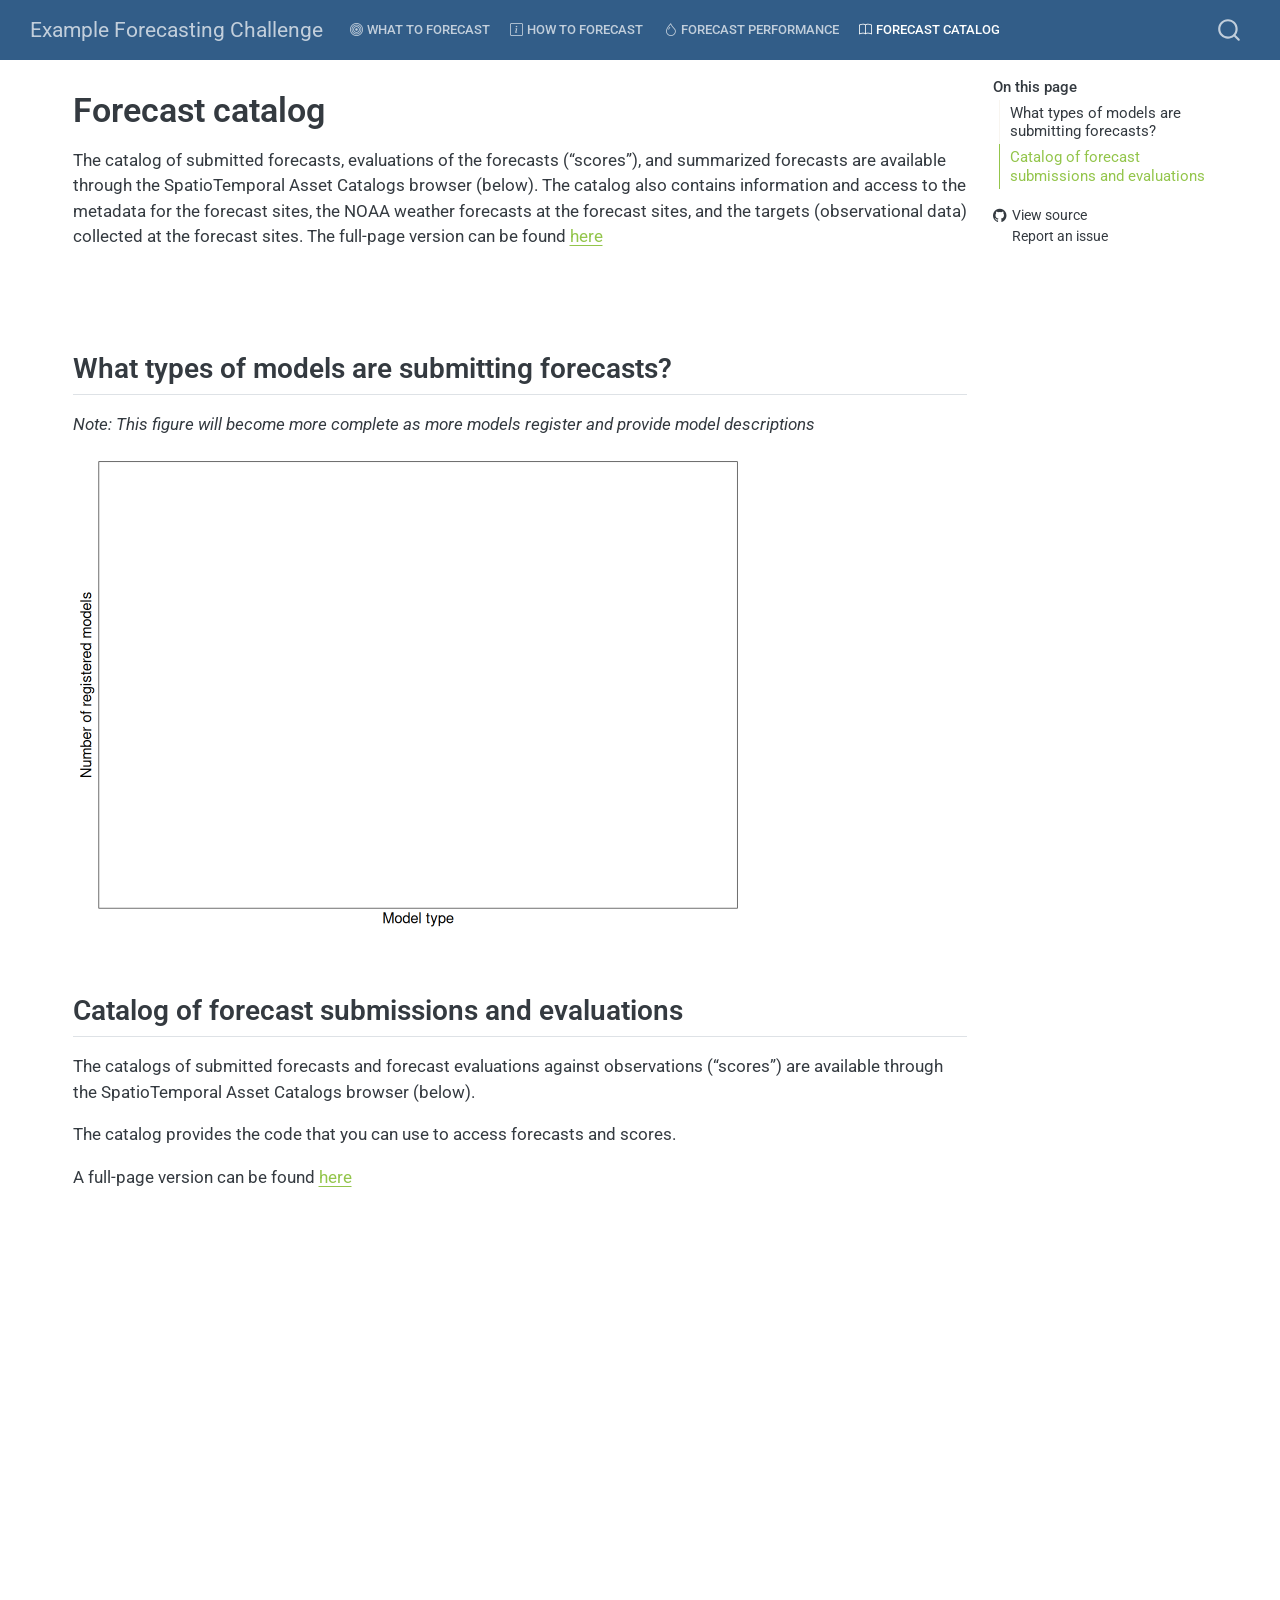
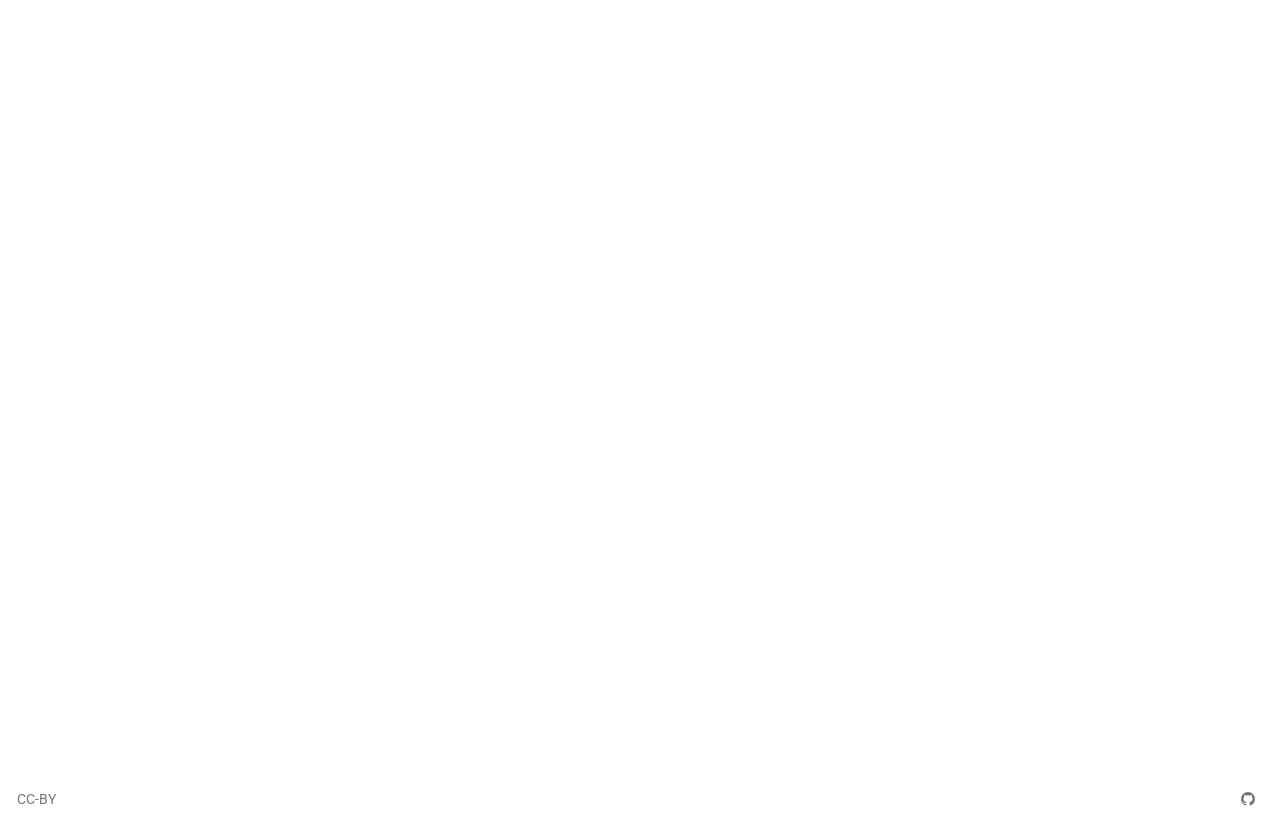
==== catalog.html @ 9c1fbd9d "update pages" ====
<!DOCTYPE html>
<html xmlns="http://www.w3.org/1999/xhtml" lang="en" xml:lang="en"><head>

<meta charset="utf-8">
<meta name="generator" content="quarto-1.10.19">

<meta name="viewport" content="width=device-width, initial-scale=1.0, user-scalable=yes">


<title>Forecast catalog – Example Forecasting Challenge</title>
<style>
/* Default styles provided by pandoc.
** See https://pandoc.org/MANUAL.html#variables-for-html for config info.
*/
span.smallcaps{font-variant: small-caps;}
div.columns{display: flex; gap: 1.5em;}
div.column{flex: auto;}
@media screen {
div.columns{gap: min(4vw, 1.5em);}
div.column{overflow-x: auto;}
}
div.hanging-indent{margin-left: 1.5em; text-indent: -1.5em;}
ul.task-list{list-style: none;}
ul.task-list li input[type="checkbox"] {
  width: 0.8em;
  margin: 0 0.8em 0.2em -1em; /* quarto-specific, see https://github.com/quarto-dev/quarto-cli/issues/4556 */ 
  vertical-align: middle;
}
</style>


<script src="site_libs/quarto-nav/quarto-nav.js"></script>
<script src="site_libs/quarto-nav/headroom.min.js"></script>
<script src="site_libs/clipboard/clipboard.min.js"></script>
<script src="site_libs/quarto-search/autocomplete.umd.js"></script>
<script src="site_libs/quarto-search/fuse.min.js"></script>
<script src="site_libs/quarto-search/quarto-search.js"></script>
<meta name="quarto:offset" content="./">
<script src="site_libs/quarto-html/quarto.js" type="module"></script>
<script src="site_libs/quarto-html/tabsets/tabsets.js" type="module"></script>
<script src="site_libs/quarto-html/popper.min.js"></script>
<script src="site_libs/quarto-html/tippy.umd.min.js"></script>
<script src="site_libs/quarto-html/anchor.min.js"></script>
<link href="site_libs/quarto-html/tippy.css" rel="stylesheet">
<link href="site_libs/quarto-html/quarto-syntax-highlighting-bf27225e3a48a9273f3daa8f8e829971.css" rel="stylesheet" id="quarto-text-highlighting-styles">
<script src="site_libs/bootstrap/bootstrap.min.js"></script>
<link href="site_libs/bootstrap/bootstrap-icons.css" rel="stylesheet">
<link href="site_libs/bootstrap/bootstrap-47fb48d67031e651012d44fee83e0b19.min.css" rel="stylesheet" append-hash="true" id="quarto-bootstrap" data-mode="light">
<script id="quarto-search-options" type="application/json">{
  "location": "navbar",
  "copy-button": false,
  "collapse-after": 3,
  "panel-placement": "end",
  "type": "overlay",
  "limit": 50,
  "keyboard-shortcut": [
    "f",
    "/",
    "s"
  ],
  "show-item-context": false,
  "language": {
    "search-no-results-text": "No results",
    "search-matching-documents-text": "matching documents",
    "search-copy-link-title": "Copy link to search",
    "search-hide-matches-text": "Hide additional matches",
    "search-more-match-text": "more match in this document",
    "search-more-matches-text": "more matches in this document",
    "search-clear-button-title": "Clear",
    "search-text-placeholder": "",
    "search-detached-cancel-button-title": "Cancel",
    "search-submit-button-title": "Submit",
    "search-label": "Search"
  }
}</script>


<link rel="stylesheet" href="styles.css">
</head>

<body class="nav-fixed quarto-light">

<div id="quarto-search-results"></div>
  <header id="quarto-header" class="headroom fixed-top">
    <nav class="navbar navbar-expand-lg " data-bs-theme="dark">
      <div class="navbar-container container-fluid">
      <div class="navbar-brand-container mx-auto">
    <a class="navbar-brand" href="./index.html">
    <span class="navbar-title">Example Forecasting Challenge</span>
    </a>
  </div>
            <div id="quarto-search" class="" title="Search"></div>
          <button class="navbar-toggler" type="button" data-bs-toggle="collapse" data-bs-target="#navbarCollapse" aria-controls="navbarCollapse" role="menu" aria-expanded="false" aria-label="Toggle navigation" onclick="if (window.quartoToggleHeadroom) { window.quartoToggleHeadroom(); }">
  <span class="navbar-toggler-icon"></span>
</button>
          <div class="collapse navbar-collapse" id="navbarCollapse">
            <ul class="navbar-nav navbar-nav-scroll me-auto">
  <li class="nav-item">
    <a class="nav-link" href="./targets.html"> <i class="bi bi-bullseye" role="img">
</i> 
<span class="menu-text">What to forecast</span></a>
  </li>  
  <li class="nav-item">
    <a class="nav-link" href="./instructions.html"> <i class="bi bi-info-square" role="img">
</i> 
<span class="menu-text">How to forecast</span></a>
  </li>  
  <li class="nav-item">
    <a class="nav-link" href="./performance.html"> <i class="bi bi-droplet" role="img">
</i> 
<span class="menu-text">Forecast performance</span></a>
  </li>  
  <li class="nav-item">
    <a class="nav-link active" href="./catalog.html" aria-current="page"> <i class="bi bi-book" role="img">
</i> 
<span class="menu-text">Forecast catalog</span></a>
  </li>  
</ul>
          </div> <!-- /navcollapse -->
            <div class="quarto-navbar-tools">
</div>
      </div> <!-- /container-fluid -->
    </nav>
</header>
<!-- content -->
<div id="quarto-content" class="quarto-container page-columns page-rows-contents page-layout-full page-navbar">
<!-- sidebar -->
<!-- margin-sidebar -->
    <div id="quarto-margin-sidebar" class="sidebar margin-sidebar">
        <nav id="TOC" role="doc-toc" class="toc-active">
    <h2 id="toc-title">On this page</h2>
   
  <ul>
  <li><a href="#what-types-of-models-are-submitting-forecasts" id="toc-what-types-of-models-are-submitting-forecasts" class="nav-link active" data-scroll-target="#what-types-of-models-are-submitting-forecasts">What types of models are submitting forecasts?</a></li>
  <li><a href="#sec-spatiotemporal-asset-catalog" id="toc-sec-spatiotemporal-asset-catalog" class="nav-link" data-scroll-target="#sec-spatiotemporal-asset-catalog">Catalog of forecast submissions and evaluations</a></li>
  </ul>
<div class="toc-actions"><ul><li><a href="https://github.com/rqthomas/challenge-template/blob/main/catalog.qmd" class="toc-action"><i class="bi bi-github"></i>View source</a></li><li><a href="https://github.com/rqthomas/challenge-template/issues/new" class="toc-action"><i class="bi empty"></i>Report an issue</a></li></ul></div></nav>
    </div>
<!-- main -->
<main class="content column-page-left" id="quarto-document-content">

<header id="title-block-header" class="quarto-title-block default">
<div class="quarto-title">
<h1 class="title">Forecast catalog</h1>
</div>



<div class="quarto-title-meta column-page-left">

    
  
    
  </div>
  


</header>


<p>The catalog of submitted forecasts, evaluations of the forecasts (“scores”), and summarized forecasts are available through the SpatioTemporal Asset Catalogs browser (below). The catalog also contains information and access to the metadata for the forecast sites, the NOAA weather forecasts at the forecast sites, and the targets (observational data) collected at the forecast sites. The full-page version can be found <a href="https://radiantearth.github.io/stac-browser/#/external/raw.githubusercontent.com/rqthomas/challenge-template-catalog/main/catalog.json">here</a></p>
<p><br> <br></p>
<section id="what-types-of-models-are-submitting-forecasts" class="level2">
<h2 class="anchored" data-anchor-id="what-types-of-models-are-submitting-forecasts">What types of models are submitting forecasts?</h2>
<p><em>Note: This figure will become more complete as more models register and provide model descriptions</em></p>
<div class="cell">
<div class="cell-output-display">
<div>
<figure class="figure">
<p><img src="catalog_files/figure-html/unnamed-chunk-1-1.png" class="img-fluid figure-img" width="672"></p>
</figure>
</div>
</div>
</div>
</section>
<section id="sec-spatiotemporal-asset-catalog" class="level2">
<h2 class="anchored" data-anchor-id="sec-spatiotemporal-asset-catalog">Catalog of forecast submissions and evaluations</h2>
<p>The catalogs of submitted forecasts and forecast evaluations against observations (“scores”) are available through the SpatioTemporal Asset Catalogs browser (below).&nbsp;</p>
<p>The catalog provides the code that you can use to access forecasts and scores.&nbsp;</p>
<p>A full-page version can be found <a href="https://radiantearth.github.io/stac-browser/#/external/raw.githubusercontent.com/rqthomas/challenge-template-catalog/main/catalog.json">here</a><br>
</p>
<p><br> <br></p>
<div class="cell">
<div class="cell-output-display">
<iframe width="910" height="1000" src="https://radiantearth.github.io/stac-browser/#/external/raw.githubusercontent.com/rqthomas/challenge-template-catalog/main/catalog.json" title="Catalog browser"></iframe>
</div>
</div>


</section>

</main> <!-- /main -->
<script id="quarto-html-after-body" type="application/javascript">
  window.document.addEventListener("DOMContentLoaded", function (event) {
    const icon = "";
    const anchorJS = new window.AnchorJS();
    anchorJS.options = {
      placement: 'right',
      icon: icon
    };
    anchorJS.add('.anchored');
    const isCodeAnnotation = (el) => {
      for (const clz of el.classList) {
        if (clz.startsWith('code-annotation-')) {                     
          return true;
        }
      }
      return false;
    }
    const onCopySuccess = function(e) {
      // button target
      const button = e.trigger;
      // don't keep focus
      button.blur();
      // flash "checked"
      button.classList.add('code-copy-button-checked');
      var currentTitle = button.getAttribute("title");
      button.setAttribute("title", "Copied!");
      let tooltip;
      if (window.bootstrap) {
        button.setAttribute("data-bs-toggle", "tooltip");
        button.setAttribute("data-bs-placement", "left");
        button.setAttribute("data-bs-title", "Copied!");
        tooltip = new bootstrap.Tooltip(button, 
          { trigger: "manual", 
            customClass: "code-copy-button-tooltip",
            offset: [0, -8]});
        tooltip.show();    
      }
      setTimeout(function() {
        if (tooltip) {
          tooltip.hide();
          button.removeAttribute("data-bs-title");
          button.removeAttribute("data-bs-toggle");
          button.removeAttribute("data-bs-placement");
        }
        button.setAttribute("title", currentTitle);
        button.classList.remove('code-copy-button-checked');
      }, 1000);
      // clear code selection
      e.clearSelection();
    }
    const getTextToCopy = function(trigger) {
      const outerScaffold = trigger.parentElement.cloneNode(true);
      const codeEl = outerScaffold.querySelector('code');
      for (const childEl of codeEl.children) {
        if (isCodeAnnotation(childEl)) {
          childEl.remove();
        }
      }
      return codeEl.innerText;
    }
    const clipboard = new window.ClipboardJS('.code-copy-button:not([data-in-quarto-modal])', {
      text: getTextToCopy
    });
    clipboard.on('success', onCopySuccess);
    if (window.document.getElementById('quarto-embedded-source-code-modal')) {
      const clipboardModal = new window.ClipboardJS('.code-copy-button[data-in-quarto-modal]', {
        text: getTextToCopy,
        container: window.document.getElementById('quarto-embedded-source-code-modal')
      });
      clipboardModal.on('success', onCopySuccess);
    }
      var localhostRegex = new RegExp(/^(?:http|https):\/\/localhost\:?[0-9]*\//);
      var mailtoRegex = new RegExp(/^mailto:/);
        var filterRegex = new RegExp("https:\/\/rqthomas\.github\.io\/challenge-template\/");
      var isInternal = (href) => {
          return filterRegex.test(href) || localhostRegex.test(href) || mailtoRegex.test(href);
      }
      // Inspect non-navigation links and adorn them if external
     var links = window.document.querySelectorAll('a[href]:not(.nav-link):not(.navbar-brand):not(.toc-action):not(.sidebar-link):not(.sidebar-item-toggle):not(.pagination-link):not(.no-external):not([aria-hidden]):not(.dropdown-item):not(.quarto-navigation-tool):not(.about-link)');
      for (var i=0; i<links.length; i++) {
        const link = links[i];
        if (!isInternal(link.href)) {
          // undo the damage that might have been done by quarto-nav.js in the case of
          // links that we want to consider external
          if (link.dataset.originalHref !== undefined) {
            link.href = link.dataset.originalHref;
          }
        }
      }
    function tippyHover(el, contentFn, onTriggerFn, onUntriggerFn) {
      const config = {
        allowHTML: true,
        maxWidth: 500,
        delay: 100,
        arrow: false,
        appendTo: function(el) {
            return el.parentElement;
        },
        interactive: true,
        interactiveBorder: 10,
        theme: 'quarto',
        placement: 'bottom-start',
      };
      if (contentFn) {
        config.content = contentFn;
      }
      if (onTriggerFn) {
        config.onTrigger = onTriggerFn;
      }
      if (onUntriggerFn) {
        config.onUntrigger = onUntriggerFn;
      }
      window.tippy(el, config); 
    }
    const noterefs = window.document.querySelectorAll('a[role="doc-noteref"]');
    for (var i=0; i<noterefs.length; i++) {
      const ref = noterefs[i];
      tippyHover(ref, function() {
        // use id or data attribute instead here
        let href = ref.getAttribute('data-footnote-href') || ref.getAttribute('href');
        try { href = new URL(href).hash; } catch {}
        const id = href.replace(/^#\/?/, "");
        const note = window.document.getElementById(id);
        if (note) {
          return note.innerHTML;
        } else {
          return "";
        }
      });
    }
    const xrefs = window.document.querySelectorAll('a.quarto-xref');
    const processXRef = (id, note) => {
      // Strip column container classes
      const stripColumnClz = (el) => {
        el.classList.remove("page-full", "page-columns");
        if (el.children) {
          for (const child of el.children) {
            stripColumnClz(child);
          }
        }
      }
      stripColumnClz(note)
      if (id === null || id.startsWith('sec-')) {
        // Special case sections, only their first couple elements
        const container = document.createElement("div");
        if (note.children && note.children.length > 2) {
          container.appendChild(note.children[0].cloneNode(true));
          for (let i = 1; i < note.children.length; i++) {
            const child = note.children[i];
            if (child.tagName === "P" && child.innerText === "") {
              continue;
            } else {
              container.appendChild(child.cloneNode(true));
              break;
            }
          }
          if (window.Quarto?.typesetMath) {
            window.Quarto.typesetMath(container);
          }
          return container.innerHTML
        } else {
          if (window.Quarto?.typesetMath) {
            window.Quarto.typesetMath(note);
          }
          return note.innerHTML;
        }
      } else {
        // Remove any anchor links if they are present
        const anchorLink = note.querySelector('a.anchorjs-link');
        if (anchorLink) {
          anchorLink.remove();
        }
        if (window.Quarto?.typesetMath) {
          window.Quarto.typesetMath(note);
        }
        if (note.classList.contains("callout")) {
          return note.outerHTML;
        } else {
          return note.innerHTML;
        }
      }
    }
    for (var i=0; i<xrefs.length; i++) {
      const xref = xrefs[i];
      tippyHover(xref, undefined, function(instance) {
        instance.disable();
        let url = xref.getAttribute('href');
        let hash = undefined; 
        if (url.startsWith('#')) {
          hash = url;
        } else {
          try { hash = new URL(url).hash; } catch {}
        }
        if (hash) {
          const id = hash.replace(/^#\/?/, "");
          const note = window.document.getElementById(id);
          if (note !== null) {
            try {
              const html = processXRef(id, note.cloneNode(true));
              instance.setContent(html);
            } finally {
              instance.enable();
              instance.show();
            }
          } else {
            // See if we can fetch this
            fetch(url.split('#')[0])
            .then(res => res.text())
            .then(html => {
              const parser = new DOMParser();
              const htmlDoc = parser.parseFromString(html, "text/html");
              const note = htmlDoc.getElementById(id);
              if (note !== null) {
                const html = processXRef(id, note);
                instance.setContent(html);
              } 
            }).finally(() => {
              instance.enable();
              instance.show();
            });
          }
        } else {
          // See if we can fetch a full url (with no hash to target)
          // This is a special case and we should probably do some content thinning / targeting
          fetch(url)
          .then(res => res.text())
          .then(html => {
            const parser = new DOMParser();
            const htmlDoc = parser.parseFromString(html, "text/html");
            const note = htmlDoc.querySelector('main.content');
            if (note !== null) {
              // This should only happen for chapter cross references
              // (since there is no id in the URL)
              // remove the first header
              if (note.children.length > 0 && note.children[0].tagName === "HEADER") {
                note.children[0].remove();
              }
              const html = processXRef(null, note);
              instance.setContent(html);
            } 
          }).finally(() => {
            instance.enable();
            instance.show();
          });
        }
      }, function(instance) {
      });
    }
        let selectedAnnoteEl;
        const selectorForAnnotation = ( cell, annotation) => {
          let cellAttr = 'data-code-cell="' + cell + '"';
          let lineAttr = 'data-code-annotation="' +  annotation + '"';
          const selector = 'span[' + cellAttr + '][' + lineAttr + ']';
          return selector;
        }
        const selectCodeLines = (annoteEl) => {
          const doc = window.document;
          const targetCell = annoteEl.getAttribute("data-target-cell");
          const targetAnnotation = annoteEl.getAttribute("data-target-annotation");
          const annoteSpan = window.document.querySelector(selectorForAnnotation(targetCell, targetAnnotation));
          const lines = annoteSpan.getAttribute("data-code-lines").split(",");
          const lineIds = lines.map((line) => {
            return targetCell + "-" + line;
          })
          let top = null;
          let height = null;
          let parent = null;
          if (lineIds.length > 0) {
              //compute the position of the single el (top and bottom and make a div)
              const el = window.document.getElementById(lineIds[0]);
              top = el.offsetTop;
              height = el.offsetHeight;
              parent = el.parentElement.parentElement;
            if (lineIds.length > 1) {
              const lastEl = window.document.getElementById(lineIds[lineIds.length - 1]);
              const bottom = lastEl.offsetTop + lastEl.offsetHeight;
              height = bottom - top;
            }
            if (top !== null && height !== null && parent !== null) {
              // cook up a div (if necessary) and position it 
              let div = window.document.getElementById("code-annotation-line-highlight");
              if (div === null) {
                div = window.document.createElement("div");
                div.setAttribute("id", "code-annotation-line-highlight");
                div.style.position = 'absolute';
                parent.appendChild(div);
              }
              div.style.top = top - 2 + "px";
              div.style.height = height + 4 + "px";
              div.style.left = 0;
              let gutterDiv = window.document.getElementById("code-annotation-line-highlight-gutter");
              if (gutterDiv === null) {
                gutterDiv = window.document.createElement("div");
                gutterDiv.setAttribute("id", "code-annotation-line-highlight-gutter");
                gutterDiv.style.position = 'absolute';
                const codeCell = window.document.getElementById(targetCell);
                const gutter = codeCell.querySelector('.code-annotation-gutter');
                gutter.appendChild(gutterDiv);
              }
              gutterDiv.style.top = top - 2 + "px";
              gutterDiv.style.height = height + 4 + "px";
            }
            selectedAnnoteEl = annoteEl;
          }
        };
        const unselectCodeLines = () => {
          const elementsIds = ["code-annotation-line-highlight", "code-annotation-line-highlight-gutter"];
          elementsIds.forEach((elId) => {
            const div = window.document.getElementById(elId);
            if (div) {
              div.remove();
            }
          });
          selectedAnnoteEl = undefined;
        };
          // Handle positioning of the toggle
      window.addEventListener(
        "resize",
        throttle(() => {
          elRect = undefined;
          if (selectedAnnoteEl) {
            selectCodeLines(selectedAnnoteEl);
          }
        }, 10)
      );
      function throttle(fn, ms) {
      let throttle = false;
      let timer;
        return (...args) => {
          if(!throttle) { // first call gets through
              fn.apply(this, args);
              throttle = true;
          } else { // all the others get throttled
              if(timer) clearTimeout(timer); // cancel #2
              timer = setTimeout(() => {
                fn.apply(this, args);
                timer = throttle = false;
              }, ms);
          }
        };
      }
        // Attach click handler to the DT
        const annoteDls = window.document.querySelectorAll('dt[data-target-cell]');
        for (const annoteDlNode of annoteDls) {
          annoteDlNode.addEventListener('click', (event) => {
            const clickedEl = event.target;
            if (clickedEl !== selectedAnnoteEl) {
              unselectCodeLines();
              const activeEl = window.document.querySelector('dt[data-target-cell].code-annotation-active');
              if (activeEl) {
                activeEl.classList.remove('code-annotation-active');
              }
              selectCodeLines(clickedEl);
              clickedEl.classList.add('code-annotation-active');
            } else {
              // Unselect the line
              unselectCodeLines();
              clickedEl.classList.remove('code-annotation-active');
            }
          });
        }
    const findCites = (el) => {
      const parentEl = el.parentElement;
      if (parentEl) {
        const cites = parentEl.dataset.cites;
        if (cites) {
          return {
            el,
            cites: cites.split(' ')
          };
        } else {
          return findCites(el.parentElement)
        }
      } else {
        return undefined;
      }
    };
    var bibliorefs = window.document.querySelectorAll('a[role="doc-biblioref"]');
    for (var i=0; i<bibliorefs.length; i++) {
      const ref = bibliorefs[i];
      const citeInfo = findCites(ref);
      if (citeInfo) {
        tippyHover(citeInfo.el, function() {
          var popup = window.document.createElement('div');
          citeInfo.cites.forEach(function(cite) {
            var citeDiv = window.document.createElement('div');
            citeDiv.classList.add('hanging-indent');
            citeDiv.classList.add('csl-entry');
            var biblioDiv = window.document.getElementById('ref-' + cite);
            if (biblioDiv) {
              citeDiv.innerHTML = biblioDiv.innerHTML;
            }
            popup.appendChild(citeDiv);
          });
          return popup.innerHTML;
        });
      }
    }
  });
  </script>
</div> <!-- /content -->
<footer class="footer">
  <div class="nav-footer">
    <div class="nav-footer-left">
<p>CC-BY</p>
</div>   
    <div class="nav-footer-center">
      &nbsp;
    <div class="toc-actions d-sm-block d-md-none"><ul><li><a href="https://github.com/rqthomas/challenge-template/blob/main/catalog.qmd" class="toc-action"><i class="bi bi-github"></i>View source</a></li><li><a href="https://github.com/rqthomas/challenge-template/issues/new" class="toc-action"><i class="bi empty"></i>Report an issue</a></li></ul></div></div>
    <div class="nav-footer-right">
      <ul class="footer-items list-unstyled">
    <li class="nav-item compact">
    <a class="nav-link" href="https://github.com/rqthomas/challenge-template">
      <i class="bi bi-github" role="img">
</i> 
    </a>
  </li>  
</ul>
    </div>
  </div>
</footer>




</body></html>
---- site_libs/quarto-html/tippy.css ----
.tippy-box[data-animation=fade][data-state=hidden]{opacity:0}[data-tippy-root]{max-width:calc(100vw - 10px)}.tippy-box{position:relative;background-color:#333;color:#fff;border-radius:4px;font-size:14px;line-height:1.4;white-space:normal;outline:0;transition-property:transform,visibility,opacity}.tippy-box[data-placement^=top]>.tippy-arrow{bottom:0}.tippy-box[data-placement^=top]>.tippy-arrow:before{bottom:-7px;left:0;border-width:8px 8px 0;border-top-color:initial;transform-origin:center top}.tippy-box[data-placement^=bottom]>.tippy-arrow{top:0}.tippy-box[data-placement^=bottom]>.tippy-arrow:before{top:-7px;left:0;border-width:0 8px 8px;border-bottom-color:initial;transform-origin:center bottom}.tippy-box[data-placement^=left]>.tippy-arrow{right:0}.tippy-box[data-placement^=left]>.tippy-arrow:before{border-width:8px 0 8px 8px;border-left-color:initial;right:-7px;transform-origin:center left}.tippy-box[data-placement^=right]>.tippy-arrow{left:0}.tippy-box[data-placement^=right]>.tippy-arrow:before{left:-7px;border-width:8px 8px 8px 0;border-right-color:initial;transform-origin:center right}.tippy-box[data-inertia][data-state=visible]{transition-timing-function:cubic-bezier(.54,1.5,.38,1.11)}.tippy-arrow{width:16px;height:16px;color:#333}.tippy-arrow:before{content:"";position:absolute;border-color:transparent;border-style:solid}.tippy-content{position:relative;padding:5px 9px;z-index:1}
---- site_libs/quarto-html/quarto-syntax-highlighting-bf27225e3a48a9273f3daa8f8e829971.css ----
/* quarto syntax highlight colors */
:root {
  --quarto-hl-ot-color: #003B4F;
  --quarto-hl-at-color: #657422;
  --quarto-hl-ss-color: #20794D;
  --quarto-hl-an-color: #5E5E5E;
  --quarto-hl-fu-color: #4758AB;
  --quarto-hl-st-color: #20794D;
  --quarto-hl-cf-color: #003B4F;
  --quarto-hl-op-color: #5E5E5E;
  --quarto-hl-er-color: #AD0000;
  --quarto-hl-bn-color: #AD0000;
  --quarto-hl-al-color: #AD0000;
  --quarto-hl-va-color: #111111;
  --quarto-hl-bu-color: inherit;
  --quarto-hl-ex-color: inherit;
  --quarto-hl-pp-color: #AD0000;
  --quarto-hl-in-color: #5E5E5E;
  --quarto-hl-vs-color: #20794D;
  --quarto-hl-wa-color: #5E5E5E;
  --quarto-hl-do-color: #5E5E5E;
  --quarto-hl-im-color: #00769E;
  --quarto-hl-ch-color: #20794D;
  --quarto-hl-dt-color: #AD0000;
  --quarto-hl-fl-color: #AD0000;
  --quarto-hl-co-color: #5E5E5E;
  --quarto-hl-cv-color: #5E5E5E;
  --quarto-hl-cn-color: #8f5902;
  --quarto-hl-sc-color: #5E5E5E;
  --quarto-hl-dv-color: #AD0000;
  --quarto-hl-kw-color: #003B4F;
}

/* other quarto variables */
:root {
  --quarto-font-monospace: SFMono-Regular, Menlo, Monaco, Consolas, "Liberation Mono", "Courier New", monospace;
}

/* syntax highlight based on Pandoc's rules */
pre > code.sourceCode > span {
  color: #003B4F;
}

code.sourceCode > span {
  color: #003B4F;
}

div.sourceCode,
div.sourceCode pre.sourceCode {
  color: #003B4F;
}

/* Normal */
code span {
  color: #003B4F;
}

/* Alert */
code span.al {
  color: #AD0000;
  font-style: inherit;
}

/* Annotation */
code span.an {
  color: #5E5E5E;
  font-style: inherit;
}

/* Attribute */
code span.at {
  color: #657422;
  font-style: inherit;
}

/* BaseN */
code span.bn {
  color: #AD0000;
  font-style: inherit;
}

/* BuiltIn */
code span.bu {
  font-style: inherit;
}

/* ControlFlow */
code span.cf {
  color: #003B4F;
  font-weight: bold;
  font-style: inherit;
}

/* Char */
code span.ch {
  color: #20794D;
  font-style: inherit;
}

/* Constant */
code span.cn {
  color: #8f5902;
  font-style: inherit;
}

/* Comment */
code span.co {
  color: #5E5E5E;
  font-style: inherit;
}

/* CommentVar */
code span.cv {
  color: #5E5E5E;
  font-style: italic;
}

/* Documentation */
code span.do {
  color: #5E5E5E;
  font-style: italic;
}

/* DataType */
code span.dt {
  color: #AD0000;
  font-style: inherit;
}

/* DecVal */
code span.dv {
  color: #AD0000;
  font-style: inherit;
}

/* Error */
code span.er {
  color: #AD0000;
  font-style: inherit;
}

/* Extension */
code span.ex {
  font-style: inherit;
}

/* Float */
code span.fl {
  color: #AD0000;
  font-style: inherit;
}

/* Function */
code span.fu {
  color: #4758AB;
  font-style: inherit;
}

/* Import */
code span.im {
  color: #00769E;
  font-style: inherit;
}

/* Information */
code span.in {
  color: #5E5E5E;
  font-style: inherit;
}

/* Keyword */
code span.kw {
  color: #003B4F;
  font-weight: bold;
  font-style: inherit;
}

/* Operator */
code span.op {
  color: #5E5E5E;
  font-style: inherit;
}

/* Other */
code span.ot {
  color: #003B4F;
  font-style: inherit;
}

/* Preprocessor */
code span.pp {
  color: #AD0000;
  font-style: inherit;
}

/* SpecialChar */
code span.sc {
  color: #5E5E5E;
  font-style: inherit;
}

/* SpecialString */
code span.ss {
  color: #20794D;
  font-style: inherit;
}

/* String */
code span.st {
  color: #20794D;
  font-style: inherit;
}

/* Variable */
code span.va {
  color: #111111;
  font-style: inherit;
}

/* VerbatimString */
code span.vs {
  color: #20794D;
  font-style: inherit;
}

/* Warning */
code span.wa {
  color: #5E5E5E;
  font-style: italic;
}

.prevent-inlining {
  content: "</";
}

/*# sourceMappingURL=8be38f48d34c45af72792cbd699585e7.css.map */
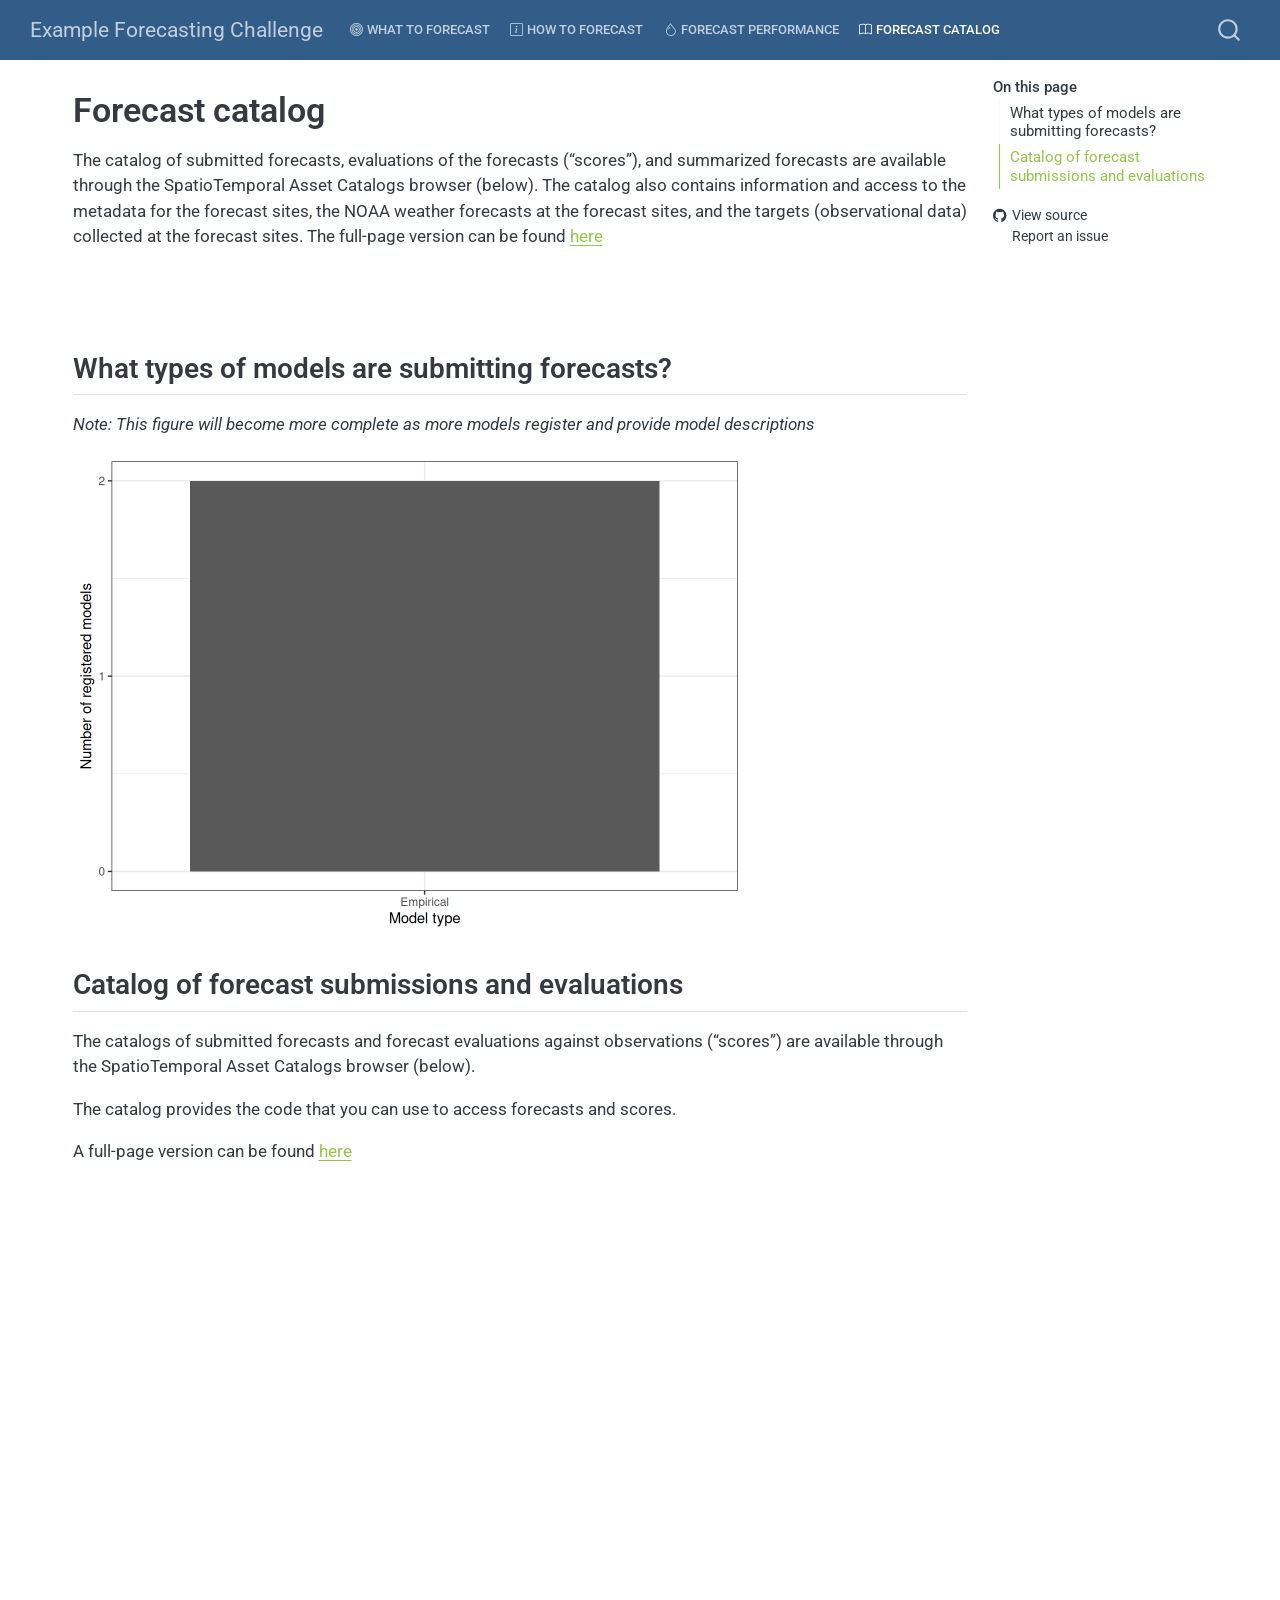
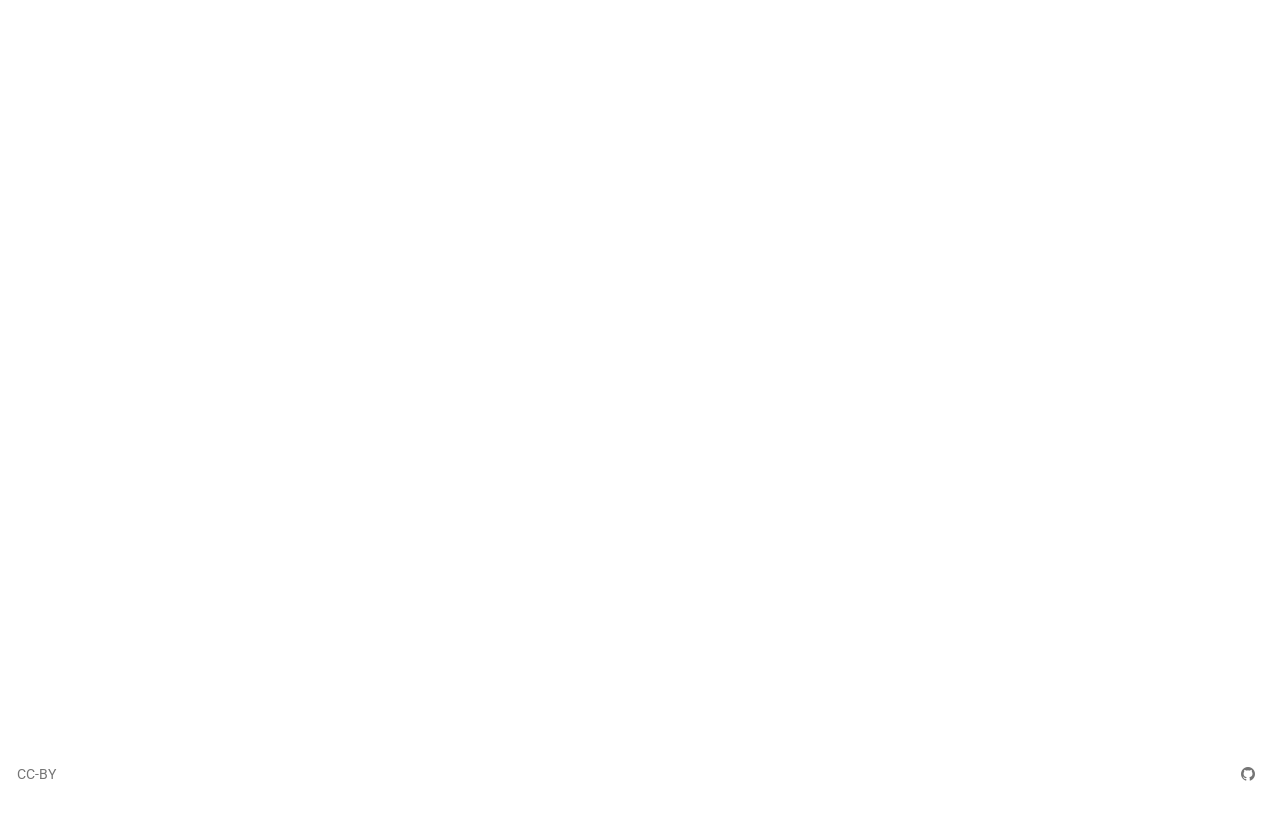
==== commit ddc4c3a1: "update pages" ====
--- a/catalog.html
+++ b/catalog.html
@@ -163,15 +163,7 @@
 <section id="what-types-of-models-are-submitting-forecasts" class="level2">
 <h2 class="anchored" data-anchor-id="what-types-of-models-are-submitting-forecasts">What types of models are submitting forecasts?</h2>
 <p><em>Note: This figure will become more complete as more models register and provide model descriptions</em></p>
-<div class="cell">
-<div class="cell-output-display">
-<div>
-<figure class="figure">
-<p><img src="catalog_files/figure-html/unnamed-chunk-1-1.png" class="img-fluid figure-img" width="672"></p>
-</figure>
-</div>
-</div>
-</div>
+<p><img src="catalog_files/figure-html/unnamed-chunk-1-1.png" class="img-fluid" width="672"></p>
 </section>
 <section id="sec-spatiotemporal-asset-catalog" class="level2">
 <h2 class="anchored" data-anchor-id="sec-spatiotemporal-asset-catalog">Catalog of forecast submissions and evaluations</h2>
